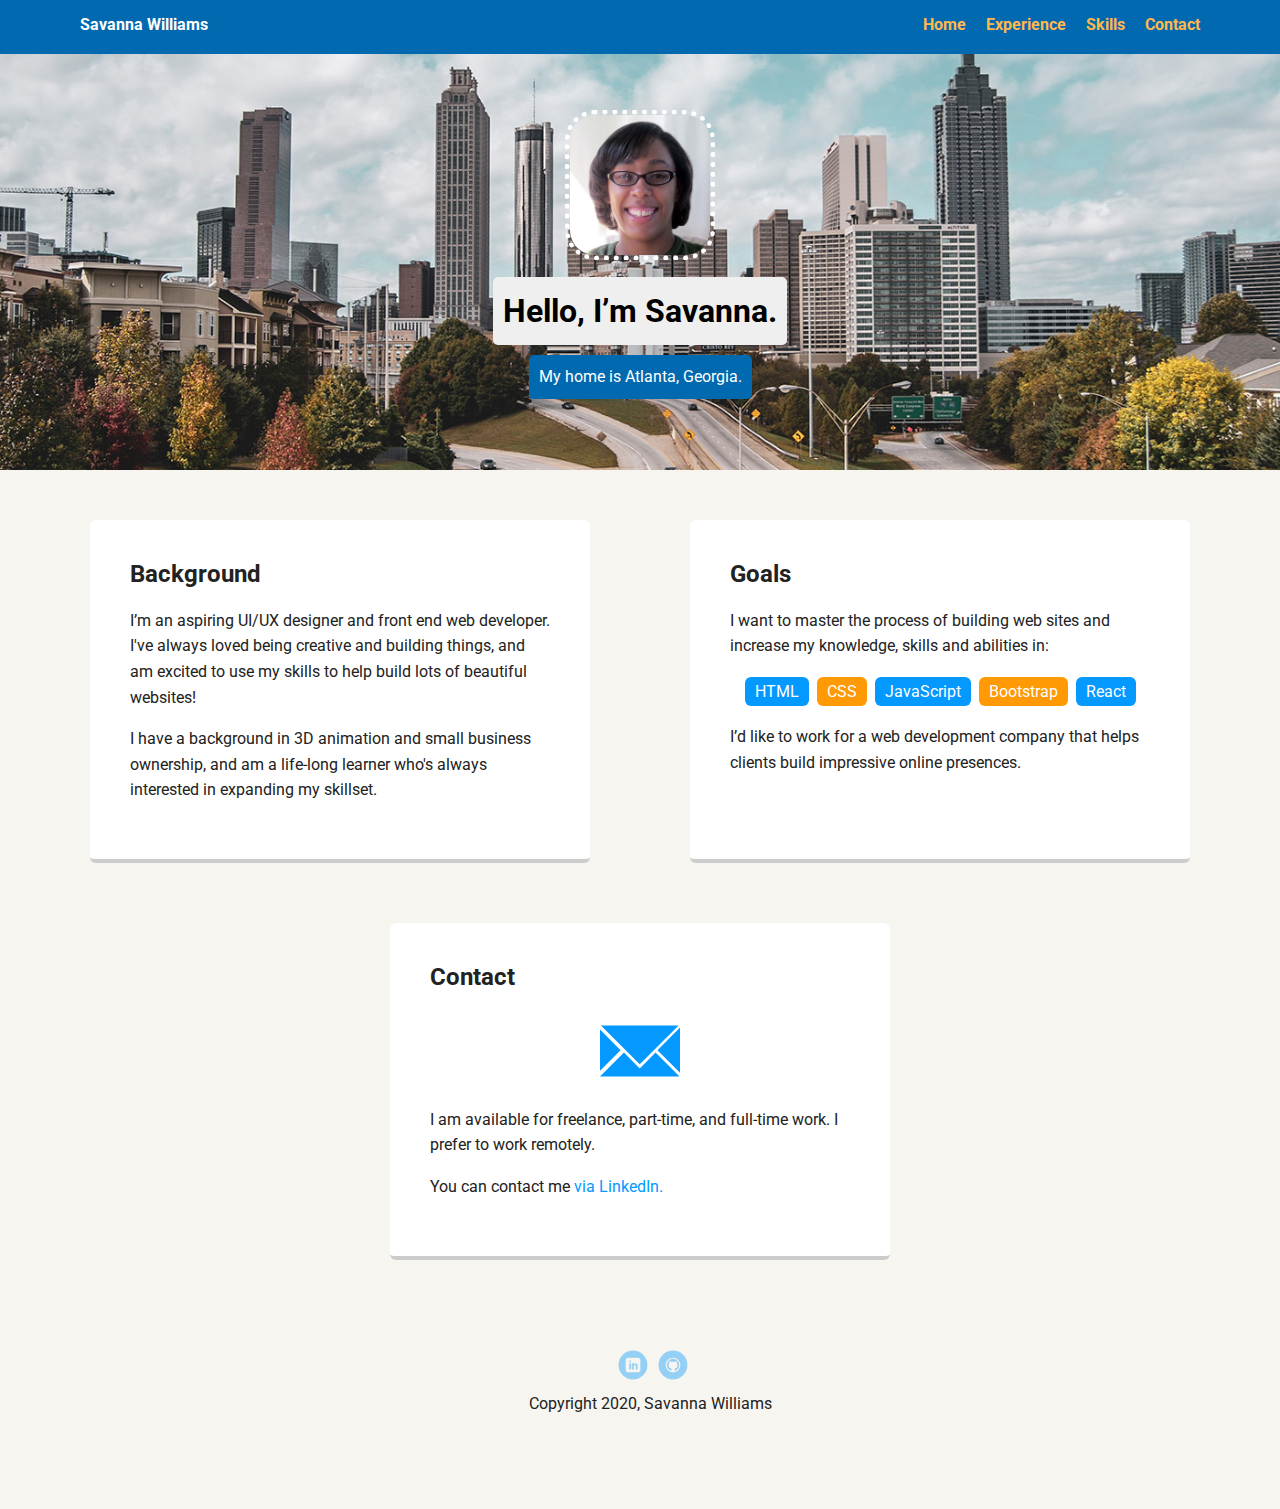
==== index.html @ a1e87597 "Add project code files." ====
<!doctype html>
<html lang="en">
<head>
  <meta charset="utf-8">
  <title>Savanna Williams's Profile</title>
  <meta name="viewport" content="width=device-width, initial-scale=1.0">
  <link rel="stylesheet" href="styles.css">
  <link href="https://fonts.googleapis.com/css?family=Muli%7CRoboto:400,300,500,700,900" rel="stylesheet"></head>
  <body>

    <nav class="main-nav">
      <ul class="nav">
        <li class="name">Savanna Williams</li>
        <li><a href="index.html">Home</a></li>
        <li><a href="experience.html">Experience</a></li>
        <li><a href="skills.html">Skills</a></li>
        <li><a href="index.html#contact">Contact</a></li>
      </ul>
    </nav>

    <header>
      <img src="images/me.jpg" alt="Photo of Savanna" class="profile-image">
      <h1 class="tag name">Hello, I’m Savanna.</h1>
      <p class="tag location">My home is Atlanta, Georgia.</p>
    </header>

    <main>
      <div class="flex">
      <article class="card">
        <h2>Background</h2>
        <p>I’m an aspiring UI/UX designer and front end web developer. I've always loved being creative and building things, and am excited to use my skills to help build lots of beautiful websites!</p>
        <p>I have a background in 3D animation and small business ownership, and am a life-long learner who's always interested in expanding my skillset.</p>
      </article> 

      <article class="card">
        <h2>Goals</h2>
        <p>I want to master the process of building web sites and increase my knowledge, skills and abilities in:</p>
        <ul class="skills">
          <li>HTML</li>
          <li>CSS</li>
          <li>JavaScript</li>
          <li>Bootstrap</li>
          <li>React</li>
        </ul>
        <p>I’d like to work for a web development company that helps clients build impressive online presences.</p>
      </article>
    </div> 

    <div class="flex">
      <article class="card" id="contact">
        <h2>Contact</h2>
        <img src="images/envelope.svg" alt="Contact envelope" id="envelope">
        <p>I am available for freelance, part-time, and full-time work. I prefer to work remotely.</p>
        <p>You can contact me <a href="https://www.linkedin.com/in/savannawilliams/">via LinkedIn.</a></p>
      </article>
    </div>

    </main>
    <footer>
      <ul>
        <li><a href="https://www.linkedin.com/in/savannawilliams/" class="social linkedin">LinkedIn</a></li>
        <li><a href="https://github.com/SavannaWilliams" class="social github">Github</a></li>
      </ul>
      <p class="copyright">Copyright 2020, Savanna Williams</p>
    </footer>
  </body>
  </html>
---- styles.css ----
/* Global Layout Set-up */
* { 
  box-sizing: border-box;
}
  
body {
  margin: 0;
  padding: 0;
  text-align: center;
  font-family: 'Roboto', sans-serif;
  color: #222;
  background: #f7f5f0;
}
/* Link Styles */

a {
  text-decoration: none;
  color: #0399ff;
}
a:hover {
  color: #ff9904;
}

/* Section Styles */

.main-nav {
  width: 100%;
  background: #0069af;
  min-height: 30px;
  padding: 10px;
  position: fixed;
  text-align: center;
}
.nav {
  display: flex;
  justify-content: space-around;
  font-weight: 700;
  list-style-type: none;
  margin: 0 auto;
  padding: 0;
}

.nav .name {
    display: block;
    margin-right: auto;
    color: white;
}
.nav li {
  padding: 5px 10px 10px 10px;
}
.nav a {
  transition: all .5s;
  color: #ffb84e;
}
.nav a:hover {
  color: white;
}

header {
  text-align: center;
  background: url('images/atlanta.jpg') no-repeat top center ;
  background-size: cover;
  overflow: hidden;
  padding-top: 60px;
}
header {
  line-height: 1.5;
}
header .profile-image {
  margin-top: 50px;
  width: 150px;
  height: 150px;
  border-radius: 20%;
  border: 5px dotted white;
  transition: all .5s;
}
header .profile-image:hover {
  transform: scale(1.2) rotate(5deg);
}
.tag {
  background-color: #efefef;
  color: black;
  padding: 10px;
  border-radius: 5px;
  display: table;
  margin: 10px auto;
} 
.location {
  background-color: #0069af;
  color: white;
}
.card {
  margin: 30px;
  padding: 20px 40px 40px;
  max-width: 500px;
  text-align: left;
  background: #fff;
  border-bottom: 4px solid #ccc;
  border-radius: 6px;
  transition: all .5s;
}
.card:hover {
  border-color: #0399ff;
}

ul.skills {
  padding: 0;
  text-align: center;
}

.skills li {
  border-radius: 6px;
  display: inline-block;
  background: #ff9904;
  color: white;
  padding: 5px 10px;
  margin: 2px;
}

.skills li:nth-child(odd) {
  background: #0399ff;
}

/* Contact Section */
#envelope {
  width: 80px;
  margin: auto;
  filter: invert(61%) sepia(46%) saturate(7471%) hue-rotate(181deg) brightness(100%) contrast(102%);
  display: block;
  margin: auto;
}

/* Bars */
.bar {
  background-color: lightgray;
  border-radius: 20px;
  width: 350px;
  display: block;
  margin: auto;
}

.bar-skill{
  background-color: #ff9904;
  height: 24px;
  border-radius: 20px;}

  .bar p {
    padding-left: 10px;
    color: white;
  }

/* UI/UX Skill Bars */

.bar-mockups {
  width: 100%;
}
.bar-prototypes {
  width: 100%;

}
.bar-usability-tests {
  width: 85%;

}
.bar-personas {
  width: 70%;

}
.bar-journey-maps {
  width: 70%;
}

/* Programming Skill Bars */
.bar-html {
  width: 100%;
}
.bar-css {
  width: 100%;
}
.bar-javascript {
  width: 75%;
}
.bar-bootstrap {
  width: 65%;
}
.bar-react {
  width: 50%;
}

.bar p {
  padding-left: 10px;
  color: white;
}

/* Footer */

footer {
  width: 100%;
  min-height: 30px;
  padding: 20px 0 40px 20px;
}

footer .copyright {
  top: -8px;
  font-size: .75em;
}

footer ul {
  list-style-type: none;
  margin: 0;
  padding: 0;
}

footer ul li {
  display: inline-block;
}

a.social {
  display: inline-block;
  text-indent: -9999px;
  margin-left: 5px;
  width: 30px;
  height: 30px;
  background-size: 30px 30px;
  opacity: .4;
  transition: all .5s;
}
a.twitter {
  background-image: url(images/twitter.svg);
}
a.linkedin {
  background-image: url(images/linkedin.svg);
}
a.github {
  background-image: url(images/github.svg);
}
a.social:hover {
  opacity: 1;
}
.clearfix {
  clear: both;
}

/* Styles for larger screens */
@media screen and (min-width: 720px) {
  
  .flex {
      display: -ms-flexbox;      /* TWEENER - IE 10 */
      display: flex; 
      max-width: 1200px;
      -ms-flex-pack: distribute;
      justify-content: space-around;
      margin: 0 auto;
  }

  header {
    min-height: 470px;
  }

  .nav {
    max-width: 1200px;
    padding: 0 30px;
  }


  main {
    padding-top: 20px;
  }

  main p {
    line-height: 1.6em;
  }

  footer {
    font-size: 1.3em;
    max-width: 1200px;
    margin: 40px auto;
  }

}
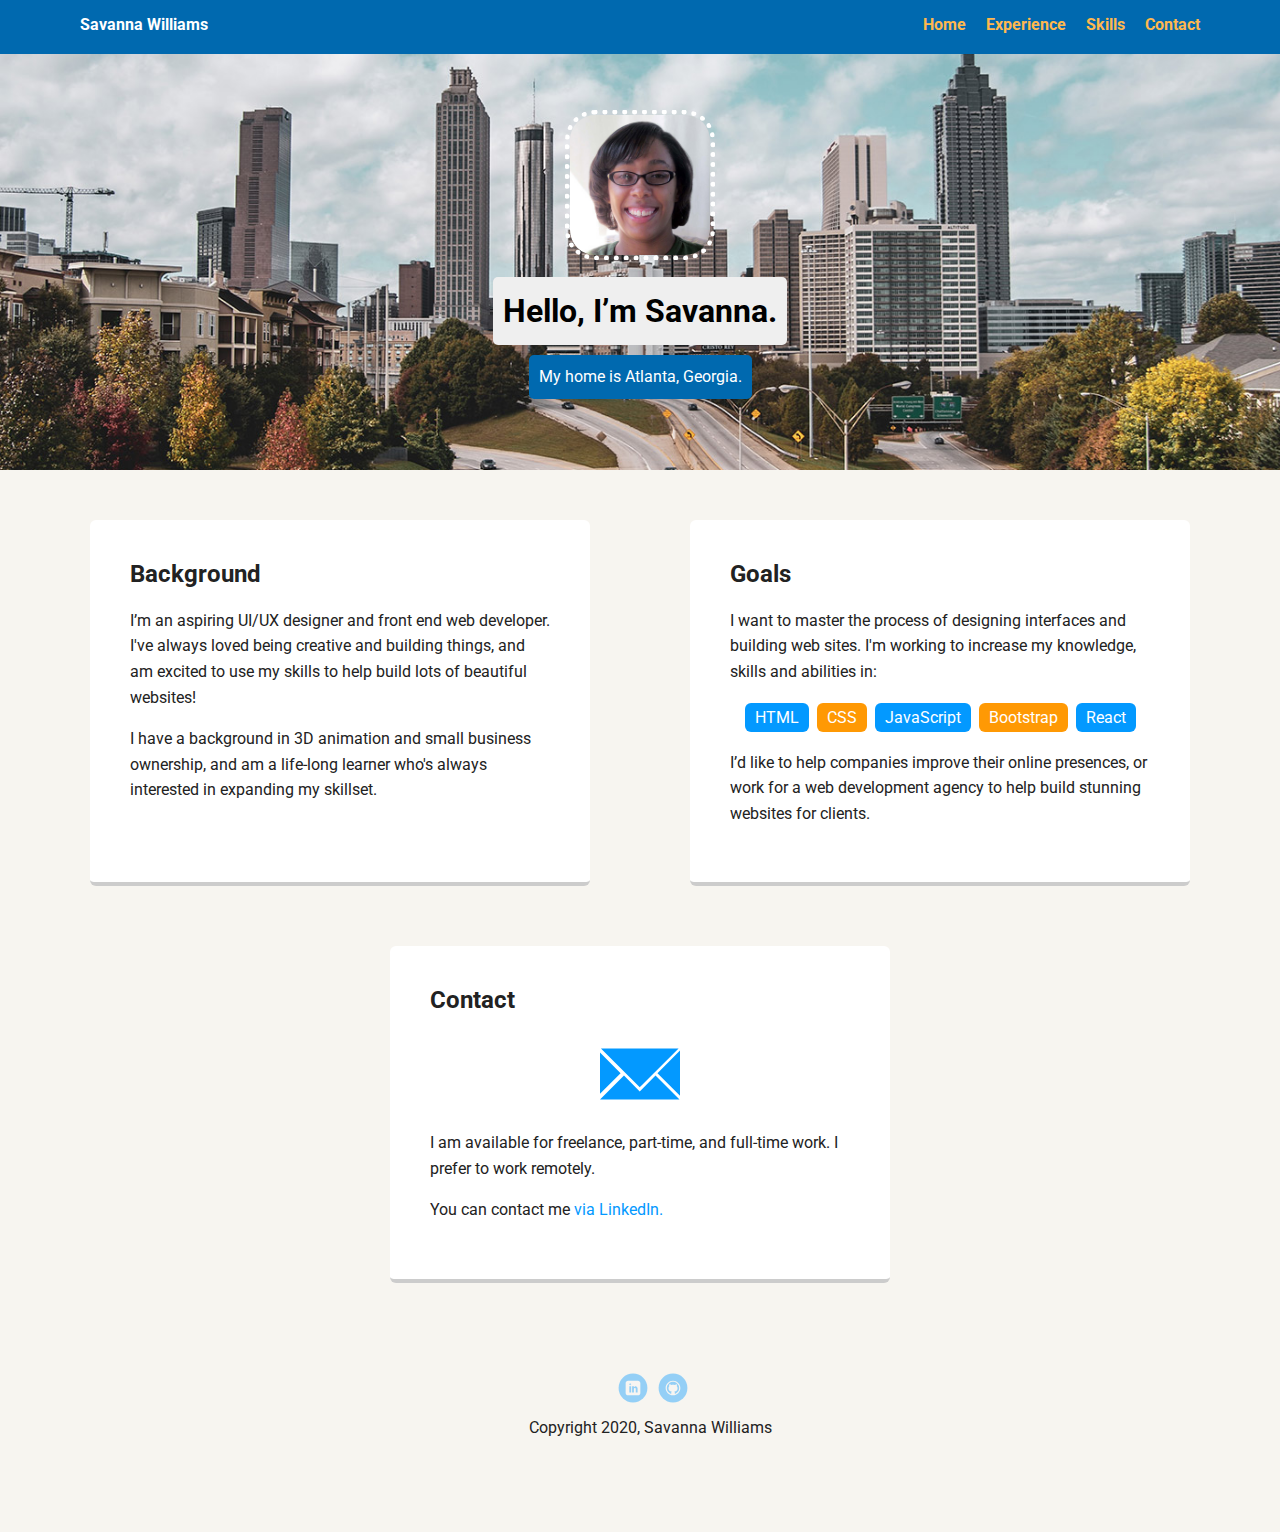
==== commit 06bdf8dc: "Change image files names and open links in new windows." ====
--- a/index.html
+++ b/index.html
@@ -19,7 +19,7 @@
     </nav>
 
     <header>
-      <img src="images/me.jpg" alt="Photo of Savanna" class="profile-image">
+      <img src="images/new_profile_pic.jpg" alt="Photo of Savanna" class="profile-image">
       <h1 class="tag name">Hello, I’m Savanna.</h1>
       <p class="tag location">My home is Atlanta, Georgia.</p>
     </header>
@@ -34,7 +34,7 @@
 
       <article class="card">
         <h2>Goals</h2>
-        <p>I want to master the process of building web sites and increase my knowledge, skills and abilities in:</p>
+        <p>I want to master the process of designing interfaces and building web sites. I'm working to increase my knowledge, skills and abilities in:</p>
         <ul class="skills">
           <li>HTML</li>
           <li>CSS</li>
@@ -42,7 +42,7 @@
           <li>Bootstrap</li>
           <li>React</li>
         </ul>
-        <p>I’d like to work for a web development company that helps clients build impressive online presences.</p>
+        <p>I’d like to help companies improve their online presences, or work for a web development agency to help build stunning websites for clients.</p>
       </article>
     </div> 
 
@@ -51,15 +51,15 @@
         <h2>Contact</h2>
         <img src="images/envelope.svg" alt="Contact envelope" id="envelope">
         <p>I am available for freelance, part-time, and full-time work. I prefer to work remotely.</p>
-        <p>You can contact me <a href="https://www.linkedin.com/in/savannawilliams/">via LinkedIn.</a></p>
+        <p>You can contact me <a href="https://www.linkedin.com/in/savannawilliams/" target="_blank">via LinkedIn.</a></p>
       </article>
     </div>
 
     </main>
     <footer>
       <ul>
-        <li><a href="https://www.linkedin.com/in/savannawilliams/" class="social linkedin">LinkedIn</a></li>
-        <li><a href="https://github.com/SavannaWilliams" class="social github">Github</a></li>
+        <li><a href="https://www.linkedin.com/in/savannawilliams/" target="_blank" class="social linkedin">LinkedIn</a></li>
+        <li><a href="https://github.com/SavannaWilliams" target="_blank" class="social github">Github</a></li>
       </ul>
       <p class="copyright">Copyright 2020, Savanna Williams</p>
     </footer>
--- a/styles.css
+++ b/styles.css
@@ -58,7 +58,7 @@
 
 header {
   text-align: center;
-  background: url('images/atlanta.jpg') no-repeat top center ;
+  background: url('images/new_background.jpg') no-repeat top center ;
   background-size: cover;
   overflow: hidden;
   padding-top: 60px;
